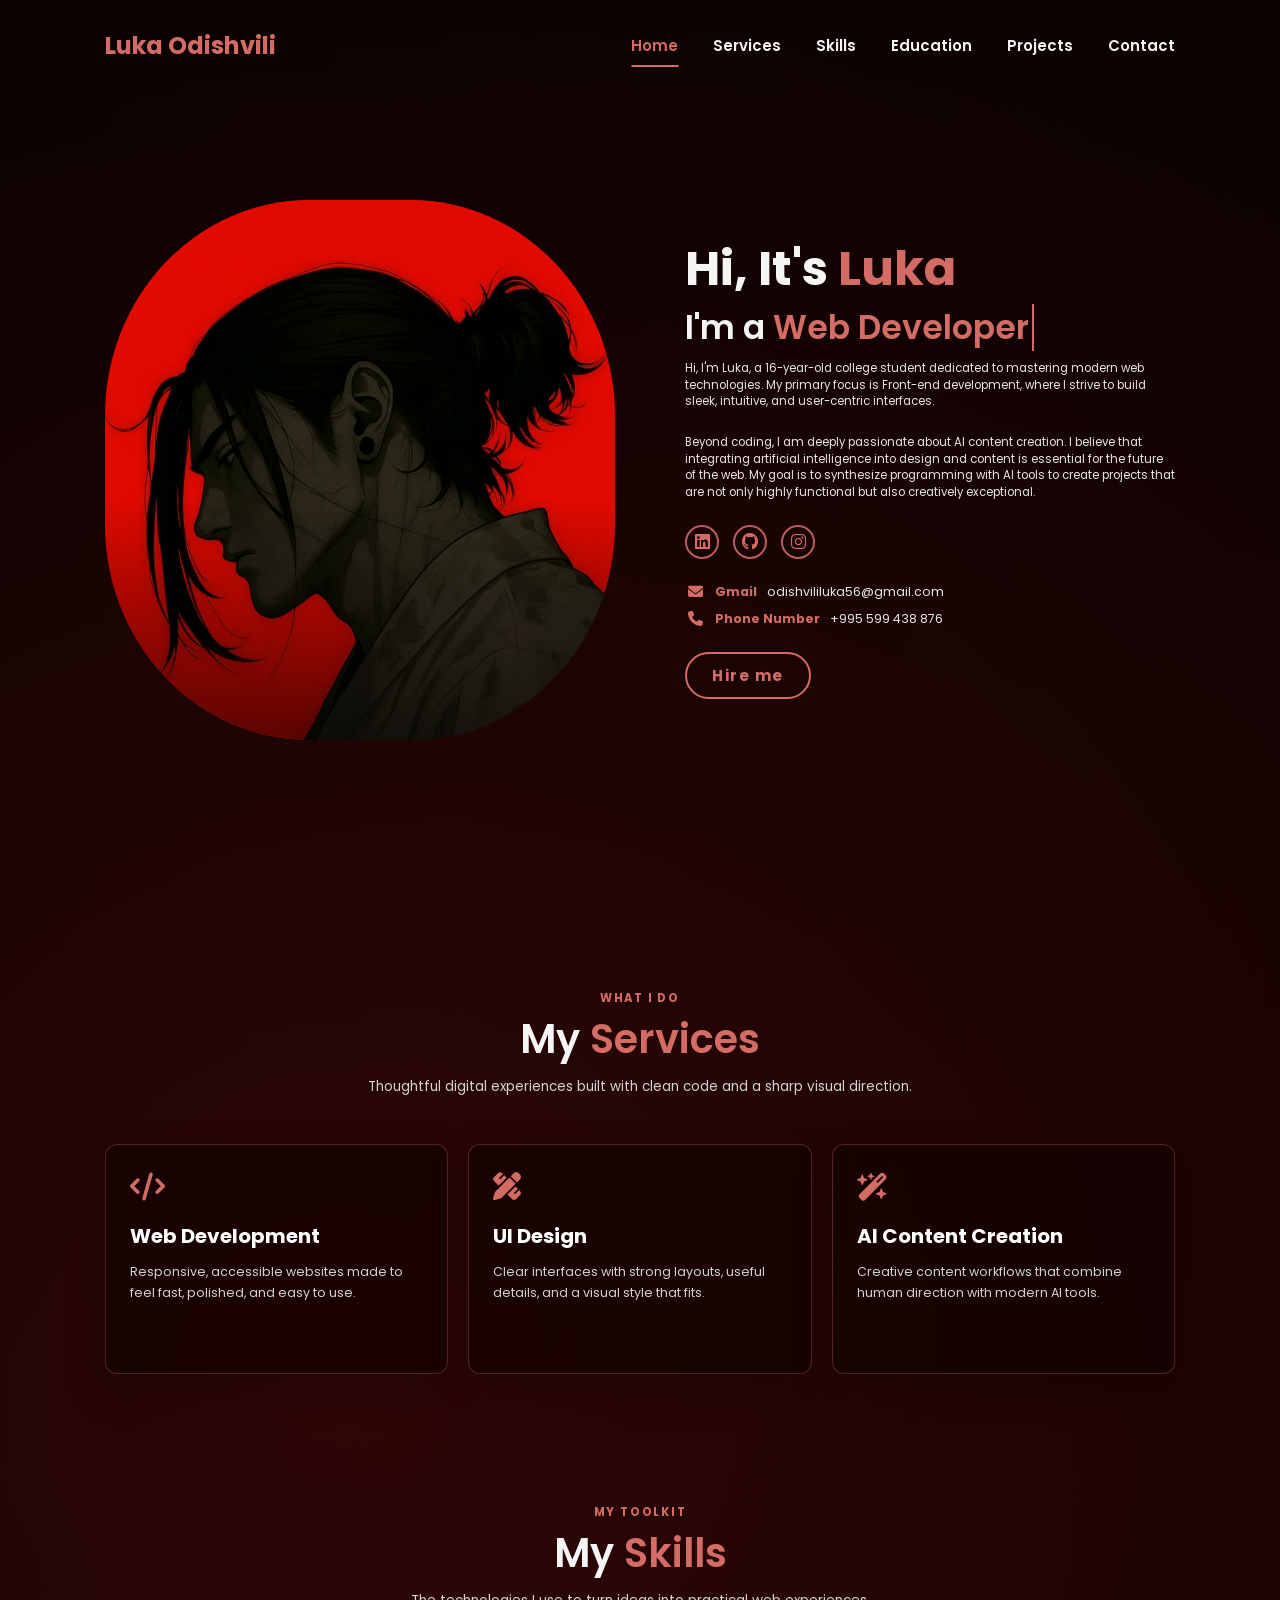
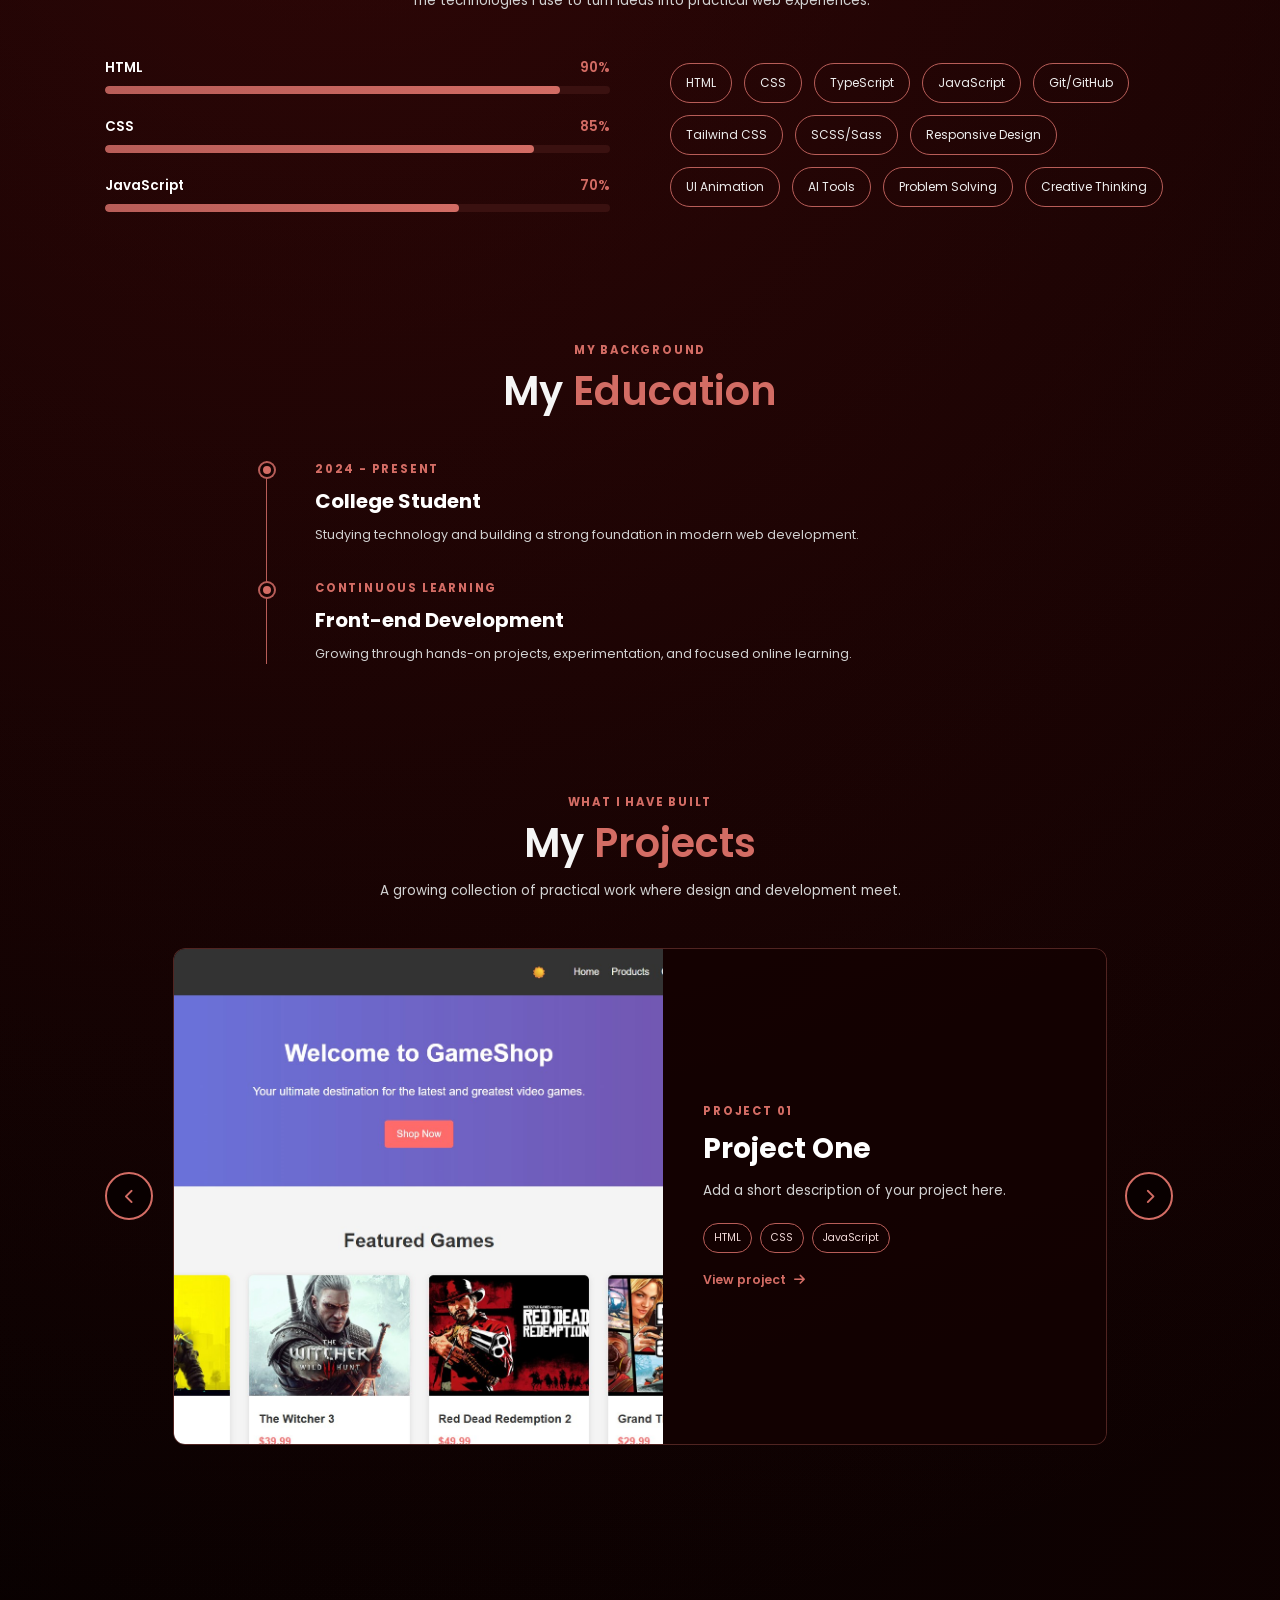
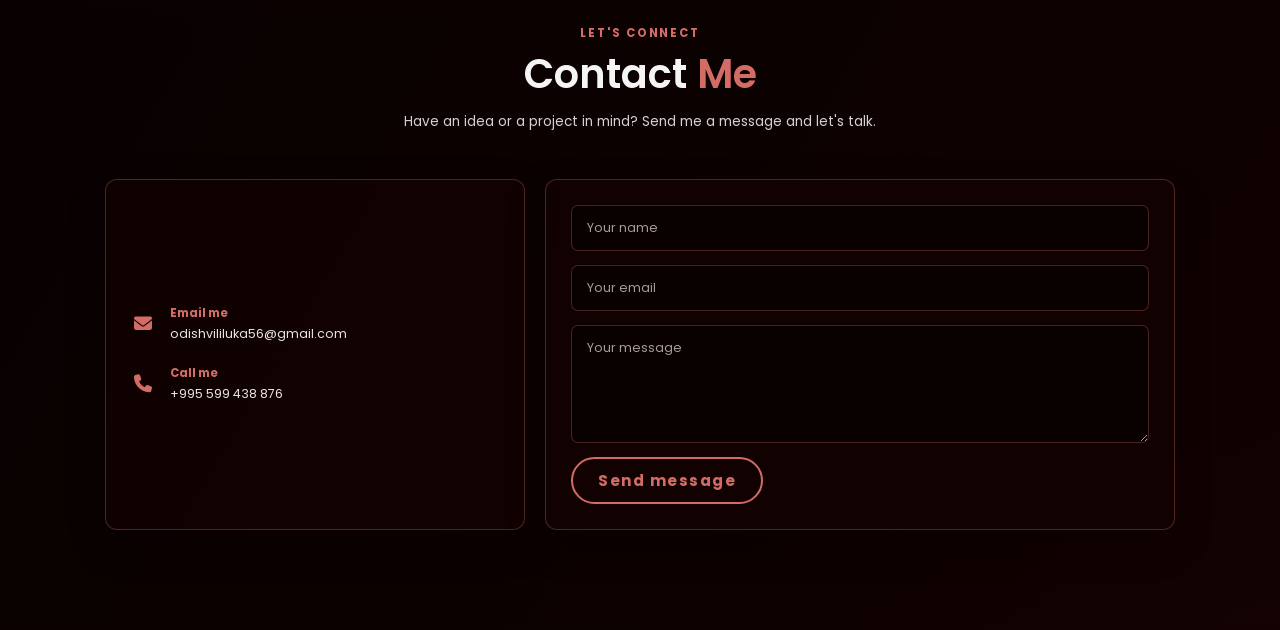
==== index.html @ d1046793 "Portfolio" ====
<!doctype html>
<html lang="en">
  <head>
    <meta charset="UTF-8" />
    <meta name="viewport" content="width=device-width, initial-scale=1.0" />
    <title>Luka | Web Developer</title>
    <link
      rel="stylesheet"
      href="https://cdnjs.cloudflare.com/ajax/libs/font-awesome/6.5.2/css/all.min.css"
    />
    <link rel="stylesheet" href="style.css" />
  </head>
  <body>
    <header class="site-header">
      <a href="#" class="logo">Luka Odishvili</a>

      <nav>
        <a href="#" class="active">Home</a>
        <a href="#services">Services</a>
        <a href="#skills">Skills</a>
        <a href="#education">Education</a>
        <a href="#projects">Projects</a>
        <a href="#contact">Contact</a>
      </nav>
    </header>

    <main>
      <section class="home" aria-label="Introduction">
        <div class="home-img">
          <img src="./assets/imgs/main.jpg" alt="Luka" />
        </div>
        <div class="home-content">
          <h1>Hi, It's <span>Luka</span></h1>
          <h2 class="typing-text">I'm a <span>Web Developer</span></h2>
          <p>
            Hi, I'm Luka, a 16-year-old college student dedicated to mastering
            modern web technologies. My primary focus is Front-end development,
            where I strive to build sleek, intuitive, and user-centric
            interfaces.
          </p>
          <p>
            Beyond coding, I am deeply passionate about AI content creation. I
            believe that integrating artificial intelligence into design and
            content is essential for the future of the web. My goal is to
            synthesize programming with AI tools to create projects that are not
            only highly functional but also creatively exceptional.
          </p>

          <div class="social-icons" aria-label="Social links">
            <a
              target="_blank"
              href="https://www.linkedin.com/in/luka-odishvili-95953236a/"
              aria-label="LinkedIn"
              ><i class="fa-brands fa-linkedin"></i
            ></a>
            <a
              target="_blank"
              href="https://github.com/odishvililuka56-max"
              aria-label="GitHub"
              ><i class="fa-brands fa-github"></i
            ></a>

            <a
              target="_blank"
              href="https://www.instagram.com/_lukka03_/"
              aria-label="Instagram"
              ><i class="fa-brands fa-instagram"></i
            ></a>
          </div>
          <div class="contact-info" aria-label="Contact information">
            <a href="mailto:odishvililuka56@gmail.com">
              <i class="fa-solid fa-envelope" aria-hidden="true"></i>
              <span><strong>Gmail</strong> odishvililuka56@gmail.com</span>
            </a>
            <a href="tel:+995599438876">
              <i class="fa-solid fa-phone" aria-hidden="true"></i>
              <span><strong>Phone Number</strong> +995 599 438 876</span>
            </a>
          </div>
          <a href="#contact" class="hire-button">Hire me</a>
        </div>
      </section>

      <section class="portfolio-section" id="services">
        <div class="section-heading">
          <p class="section-kicker">What I do</p>
          <h2>My <span>Services</span></h2>
          <p>Thoughtful digital experiences built with clean code and a sharp visual direction.</p>
        </div>
        <div class="service-grid">
          <article class="info-card">
            <i class="fa-solid fa-code card-icon" aria-hidden="true"></i>
            <h3>Web Development</h3>
            <p>Responsive, accessible websites made to feel fast, polished, and easy to use.</p>
          </article>
          <article class="info-card">
            <i class="fa-solid fa-pen-ruler card-icon" aria-hidden="true"></i>
            <h3>UI Design</h3>
            <p>Clear interfaces with strong layouts, useful details, and a visual style that fits.</p>
          </article>
          <article class="info-card">
            <i class="fa-solid fa-wand-magic-sparkles card-icon" aria-hidden="true"></i>
            <h3>AI Content Creation</h3>
            <p>Creative content workflows that combine human direction with modern AI tools.</p>
          </article>
        </div>
      </section>

      <section class="portfolio-section" id="skills">
        <div class="section-heading">
          <p class="section-kicker">My toolkit</p>
          <h2>My <span>Skills</span></h2>
          <p>The technologies I use to turn ideas into practical web experiences.</p>
        </div>
        <div class="skills-layout">
          <div class="skill-list">
            <div class="skill-item"><div><span>HTML</span><span>90%</span></div><span class="skill-track"><span style="width: 90%"></span></span></div>
            <div class="skill-item"><div><span>CSS</span><span>85%</span></div><span class="skill-track"><span style="width: 85%"></span></span></div>
            <div class="skill-item"><div><span>JavaScript</span><span>70%</span></div><span class="skill-track"><span style="width: 70%"></span></span></div>
          </div>
          <div class="skill-tags" aria-label="Additional skills">
            <span>HTML</span><span>CSS</span><span>TypeScript</span><span>JavaScript</span><span>Git/GitHub</span><span>Tailwind CSS</span><span>SCSS/Sass</span><span>Responsive Design</span><span>UI Animation</span><span>AI Tools</span><span>Problem Solving</span><span>Creative Thinking</span>
          </div>
        </div>
      </section>

      <section class="portfolio-section" id="education">
        <div class="section-heading">
          <p class="section-kicker">My background</p>
          <h2>My <span>Education</span></h2>
        </div>
        <div class="timeline">
          <article class="timeline-item">
            <span class="timeline-dot"></span>
            <p class="timeline-date">2024 - Present</p>
            <h3>College Student</h3>
            <p>Studying technology and building a strong foundation in modern web development.</p>
          </article>
          <article class="timeline-item">
            <span class="timeline-dot"></span>
            <p class="timeline-date">Continuous Learning</p>
            <h3>Front-end Development</h3>
            <p>Growing through hands-on projects, experimentation, and focused online learning.</p>
          </article>
        </div>
      </section>

      <section class="portfolio-section" id="projects">
        <div class="section-heading">
          <p class="section-kicker">What I have built</p>
          <h2>My <span>Projects</span></h2>
          <p>A growing collection of practical work where design and development meet.</p>
        </div>
        <div class="project-slider" data-slider>
          <button class="slider-arrow slider-arrow-prev" type="button" aria-label="Previous project" data-slider-prev>
            <i class="fa-solid fa-chevron-left" aria-hidden="true"></i>
          </button>
          <div class="project-viewport">
            <div class="project-track" data-slider-track>
              <article class="project-slide" aria-label="Project 1 of 10">
                <div class="project-image"><i class="fa-solid fa-image" aria-hidden="true"></i><span> <img src="./assets/imgs/project1.jpg" alt="Project 1"/> </span></div>
                <div class="project-content"><p class="timeline-date">Project 01</p><h3>Project One</h3><p>Add a short description of your project here.</p><div class="tool-tags"><span>HTML</span><span>CSS</span><span>JavaScript</span></div><a href="#" class="text-link">View project <i class="fa-solid fa-arrow-right" aria-hidden="true"></i></a></div>
              </article>
              <article class="project-slide" aria-label="Project 2 of 10">
                <div class="project-image"><i class="fa-solid fa-image" aria-hidden="true"></i><span> <img src="./assets/imgs/main.jpg" alt="Project 2"/> </span></div>
                <div class="project-content"><p class="timeline-date">Project 02</p><h3>Project Two</h3><p>Add a short description of your project here.</p><div class="tool-tags"><span>HTML</span><span>CSS</span><span>Figma</span></div><a href="#" class="text-link">View project <i class="fa-solid fa-arrow-right" aria-hidden="true"></i></a></div>
              </article>
              <article class="project-slide" aria-label="Project 3 of 10">
                <div class="project-image"> <img src="./assets/imgs/main.jpg" alt="Project 3"/> <i class="fa-solid fa-image" aria-hidden="true"></i><span></span></div>
                <div class="project-content"><p class="timeline-date">Project 03</p><h3>Project Three</h3><p>Add a short description of your project here.</p><div class="tool-tags"><span>React</span><span>CSS</span><span>Git</span></div><a href="#" class="text-link">View project <i class="fa-solid fa-arrow-right" aria-hidden="true"></i></a></div>
              </article>
              <article class="project-slide" aria-label="Project 4 of 10">
                <div class="project-image"><i class="fa-solid fa-image" aria-hidden="true"></i><span> <img src="./assets/imgs/main.jpg" alt="Project 4"/> </span></div>
                <div class="project-content"><p class="timeline-date">Project 04</p><h3>Project Four</h3><p>Add a short description of your project here.</p><div class="tool-tags"><span>JavaScript</span><span>API</span><span>GitHub</span></div><a href="#" class="text-link">View project <i class="fa-solid fa-arrow-right" aria-hidden="true"></i></a></div>
              </article>
              <article class="project-slide" aria-label="Project 5 of 10">
                <div class="project-image"><i class="fa-solid fa-image" aria-hidden="true"></i><span> <img src="./assets/imgs/main.jpg" alt="Project 5"/> </span></div>
                <div class="project-content"><p class="timeline-date">Project 05</p><h3>Project Five</h3><p>Add a short description of your project here.</p><div class="tool-tags"><span>HTML</span><span>SCSS</span><span>Vite</span></div><a href="#" class="text-link">View project <i class="fa-solid fa-arrow-right" aria-hidden="true"></i></a></div>
              </article>
              <article class="project-slide" aria-label="Project 6 of 10">
                <div class="project-image"><i class="fa-solid fa-image" aria-hidden="true"></i><span> <img src="./assets/imgs/main.jpg" alt="Project 6"/> </span></div>
                <div class="project-content"><p class="timeline-date">Project 06</p><h3>Project Six</h3><p>Add a short description of your project here.</p><div class="tool-tags"><span>Python</span><span>AI Tools</span><span>Git</span></div><a href="#" class="text-link">View project <i class="fa-solid fa-arrow-right" aria-hidden="true"></i></a></div>
              </article>
              <article class="project-slide" aria-label="Project 7 of 10">
                <div class="project-image"><i class="fa-solid fa-image" aria-hidden="true"></i><span> <img src="./assets/imgs/main.jpg" alt="Project 7"/> </span></div>
                <div class="project-content"><p class="timeline-date">Project 07</p><h3>Project Seven</h3><p>Add a short description of your project here.</p><div class="tool-tags"><span>UI Design</span><span>Figma</span><span>CSS</span></div><a href="#" class="text-link">View project <i class="fa-solid fa-arrow-right" aria-hidden="true"></i></a></div>
              </article>
              <article class="project-slide" aria-label="Project 8 of 10">
                <div class="project-image"><i class="fa-solid fa-image" aria-hidden="true"></i><span> <img src="./assets/imgs/main.jpg" alt="Project 8"/> </span></div>
                <div class="project-content"><p class="timeline-date">Project 08</p><h3>Project Eight</h3><p>Add a short description of your project here.</p><div class="tool-tags"><span>React</span><span>Node.js</span><span>GitHub</span></div><a href="#" class="text-link">View project <i class="fa-solid fa-arrow-right" aria-hidden="true"></i></a></div>
              </article>
              <article class="project-slide" aria-label="Project 9 of 10">
                <div class="project-image"><i class="fa-solid fa-image" aria-hidden="true"></i><span> <img src="./assets/imgs/main.jpg" alt="Project 9"/> </span></div>
                <div class="project-content"><p class="timeline-date">Project 09</p><h3>Project Nine</h3><p>Add a short description of your project here.</p><div class="tool-tags"><span>JavaScript</span><span>Firebase</span><span>CSS</span></div><a href="#" class="text-link">View project <i class="fa-solid fa-arrow-right" aria-hidden="true"></i></a></div>
              </article>
              <article class="project-slide" aria-label="Project 10 of 10">
                <div class="project-image"><i class="fa-solid fa-image" aria-hidden="true"></i><span> <img src="./assets/imgs/main.jpg" alt="Project 10"/> </span></div>
                <div class="project-content"><p class="timeline-date">Project 10</p><h3>Project Ten</h3><p>Add a short description of your project here.</p><div class="tool-tags"><span>HTML</span><span>JavaScript</span><span>Responsive Design</span></div><a href="#" class="text-link">View project <i class="fa-solid fa-arrow-right" aria-hidden="true"></i></a></div>
              </article>
            </div>
          </div>
          <button class="slider-arrow slider-arrow-next" type="button" aria-label="Next project" data-slider-next>
            <i class="fa-solid fa-chevron-right" aria-hidden="true"></i>
          </button>
          <div class="slider-dots" aria-label="Project slides" data-slider-dots></div>
        </div>
      </section>

      <section class="portfolio-section contact-section" id="contact">
        <div class="section-heading">
          <p class="section-kicker">Let's connect</p>
          <h2>Contact <span>Me</span></h2>
          <p>Have an idea or a project in mind? Send me a message and let's talk.</p>
        </div>
        <div class="contact-layout">
          <div class="contact-panel">
            <a href="mailto:odishvililuka56@gmail.com"><i class="fa-solid fa-envelope" aria-hidden="true"></i><span><strong>Email me</strong>odishvililuka56@gmail.com</span></a>
            <a href="tel:+995599438876"><i class="fa-solid fa-phone" aria-hidden="true"></i><span><strong>Call me</strong>+995 599 438 876</span></a>
          </div>
          <form class="contact-form" action="mailto:odishvililuka56@gmail.com" method="post" enctype="text/plain">
            <input type="text" name="name" placeholder="Your name" aria-label="Your name" required />
            <input type="email" name="email" placeholder="Your email" aria-label="Your email" required />
            <textarea name="message" rows="5" placeholder="Your message" aria-label="Your message" required></textarea>
            <button type="submit" class="hire-button">Send message</button>
          </form>
        </div>
      </section>
    </main>
    <script src="./assets/js/projects-slider.js"></script>
  </body>
</html>
---- style.css ----
@import url('https://fonts.googleapis.com/css2?family=Poppins:wght@400;500;600;700&display=swap');

:root {
    --accent: #b85d58;
    --accent-bright: #d36c64;
}

* {
    box-sizing: border-box;
    margin: 0;
    padding: 0;
    text-decoration: none;
    border: none;
    outline: none;
    font-family: 'Poppins', sans-serif;
}

html {
    font-size: 62.5%;
    scroll-behavior: smooth;
}

body {
    min-height: 100vh;
    background:
        radial-gradient(circle at 15% 20%, rgba(125, 18, 18, .34), transparent 32%),
        radial-gradient(circle at 85% 80%, rgba(70, 7, 7, .42), transparent 36%),
        linear-gradient(120deg, #000 0%, #120202 50%, #000 100%);
    background-size: 180% 180%, 180% 180%, 220% 220%;
    animation: background-drift 20s linear infinite;
    color: #f5f5f5;
}

.site-header {
    height: 9rem;
    max-width: 1100px;
    margin: 0 auto;
    padding: 0 1.5rem;
    display: flex;
    align-items: center;
    justify-content: space-between;
}

.logo {
    color: var(--accent-bright);
    font-size: 2.4rem;
    font-weight: 700;
    transition: .2s ease;
}

.logo:hover {
    color: #fff;
}

nav {
    display: flex;
    align-items: center;
    gap: 3.5rem;
}

nav a {
    position: relative;
    color: #f5f5f5;
    font-size: 1.5rem;
    font-weight: 600;
    transition: color .2s ease;
}

nav a:hover,
nav a.active {
    color: var(--accent-bright);
}

nav a::after {
    content: '';
    position: absolute;
    height: 2px;
    width: 0;
    background: var(--accent-bright);
    left: 50%;
    bottom: -1rem;
    transform: translateX(-50%);
    transition: width .2s ease;
}

nav a:hover::after,
nav a.active::after {
    width: 100%;
}

.home {
    max-width: 1100px;
    min-height: calc(100vh - 9rem);
    margin: 0 auto;
    padding: 2rem 1.5rem 7rem;
    display: flex;
    align-items: center;
    justify-content: center;
    gap: 7rem;
}

.home-img {
    width: 510px;
    height: 540px;
    flex: 0 0 auto;
    overflow: hidden;
    border-radius: 40%;
    position: relative;
    background: #29100e;
}

.home-img::after {
    content: '';
    position: absolute;
    inset: 0;
    background: linear-gradient(to bottom, transparent 55%, rgba(0, 0, 0, .6));
    pointer-events: none;
}

.home-img img {
    width: 100%;
    height: 100%;
    object-fit: cover;
    object-position: 48% center;
    filter: saturate(1.25) contrast(1.05);
}

.home-content {
    max-width: 570px;
}

h1 {
    font-size: 4.8rem;
    line-height: 1.15;
    font-weight: 700;
    margin-bottom: 1rem;
}

h1 span,
h2 span {
    color: var(--accent-bright);
}

h2 {
    font-size: 3.3rem;
    line-height: 1.25;
    font-weight: 600;
    margin-bottom: 1.2rem;
}

.typing-text span {
    border-right: 2px solid var(--accent-bright);
    padding-right: .25rem;
    animation: blink .7s step-end infinite;
}

.home-content p {
    color: #e5e5e5;
    font-size: 1.15rem;
    line-height: 1.45;
    margin-bottom: 2.4rem;
}

.social-icons {
    display: flex;
    gap: 1.4rem;
    margin-bottom: 2.4rem;
}

.social-icons a {
    width: 3.4rem;
    height: 3.4rem;
    border: 2px solid var(--accent);
    border-radius: 50%;
    color: var(--accent-bright);
    display: inline-flex;
    align-items: center;
    justify-content: center;
    font-size: 1.7rem;
    transition: .2s ease;
}

.social-icons a:hover {
    color: #000;
    background: var(--accent-bright);
    transform: scale(1.1);
}

.contact-info {
    display: grid;
    gap: .9rem;
    margin-bottom: 2.4rem;
}

.contact-info a {
    display: flex;
    align-items: center;
    gap: 1rem;
    color: #e5e5e5;
    font-size: 1.25rem;
    transition: color .2s ease, transform .2s ease;
}

.contact-info i {
    width: 2rem;
    color: var(--accent-bright);
    font-size: 1.5rem;
    text-align: center;
}

.contact-info strong {
    color: var(--accent-bright);
    margin-right: .7rem;
}

.contact-info a:hover {
    color: #fff;
    transform: translateX(.4rem);
}

.hire-button {
    display: inline-block;
    color: var(--accent-bright);
    border: 2px solid var(--accent-bright);
    border-radius: 2.5rem;
    padding: 1rem 2.5rem;
    font-size: 1.5rem;
    font-weight: 700;
    letter-spacing: .15rem;
    transition: .2s ease;
}

.hire-button:hover {
    color: #000;
    background: var(--accent-bright);
    box-shadow: 0 0 18px rgba(211, 108, 100, .45);
}

.portfolio-section {
    max-width: 1100px;
    margin: 0 auto;
    padding: 9rem 1.5rem 4rem;
    scroll-margin-top: 2rem;
}

.section-heading {
    max-width: 650px;
    margin: 0 auto 4.5rem;
    text-align: center;
}

.section-kicker,
.timeline-date {
    color: var(--accent-bright);
    font-size: 1.15rem;
    font-weight: 700;
    letter-spacing: .18rem;
    text-transform: uppercase;
}

.section-heading h2 {
    margin: .7rem 0 1.2rem;
    font-size: 4rem;
}

.section-heading > p:last-child {
    color: #d3d3d3;
    font-size: 1.35rem;
    line-height: 1.7;
}

.service-grid,
.experience-grid {
    display: grid;
    grid-template-columns: repeat(3, 1fr);
    gap: 2rem;
}

.info-card,
.project-card,
.contact-panel,
.contact-form {
    border: 1px solid rgba(211, 108, 100, .32);
    background: rgba(20, 2, 2, .72);
    box-shadow: 0 1.5rem 4rem rgba(0, 0, 0, .2);
}

.info-card {
    min-height: 230px;
    padding: 2.8rem 2.4rem;
    border-radius: 1.2rem;
    transition: border-color .25s ease, transform .25s ease, background .25s ease;
}

.info-card:hover,
.project-card:hover {
    border-color: var(--accent-bright);
    background: rgba(45, 5, 5, .8);
    transform: translateY(-.5rem);
}

.card-icon {
    margin-bottom: 2rem;
    color: var(--accent-bright);
    font-size: 2.8rem;
}

.info-card h3,
.timeline-item h3,
.project-content h3 {
    margin-bottom: 1rem;
    color: #fff;
    font-size: 2rem;
}

.info-card p,
.timeline-item p:not(.timeline-date),
.project-content p:not(.timeline-date) {
    color: #d3d3d3;
    font-size: 1.25rem;
    line-height: 1.7;
}

.skills-layout {
    display: grid;
    grid-template-columns: 1fr 1fr;
    align-items: center;
    gap: 6rem;
}

.skill-list {
    display: grid;
    gap: 2.3rem;
}

.skill-item > div {
    display: flex;
    justify-content: space-between;
    margin-bottom: .8rem;
    color: #fff;
    font-size: 1.35rem;
    font-weight: 600;
}

.skill-item > div span:last-child {
    color: var(--accent-bright);
}

.skill-track {
    display: block;
    height: .8rem;
    overflow: hidden;
    border-radius: 1rem;
    background: #3a1110;
}

.skill-track > span {
    display: block;
    height: 100%;
    border-radius: inherit;
    background: linear-gradient(90deg, var(--accent), var(--accent-bright));
}

.skill-tags {
    display: flex;
    flex-wrap: wrap;
    gap: 1.2rem;
}

.skill-tags span {
    padding: 1rem 1.5rem;
    border: 1px solid var(--accent);
    border-radius: 2rem;
    color: #eee;
    font-size: 1.2rem;
    cursor: default;
    transition: color .25s ease, background .25s ease, border-color .25s ease, transform .25s ease, box-shadow .25s ease;
}

.skill-tags span:hover {
    border-color: var(--accent-bright);
    color: #fff;
    background: rgba(211, 108, 100, .16);
    box-shadow: 0 0 1.6rem rgba(211, 108, 100, .25);
    transform: translateY(-.5rem) scale(1.04);
}

.timeline {
    position: relative;
    max-width: 760px;
    margin: 0 auto;
    padding-left: 3.5rem;
}

.timeline::before {
    content: '';
    position: absolute;
    top: 0;
    bottom: 0;
    left: .6rem;
    width: 1px;
    background: var(--accent);
}

.timeline-item {
    position: relative;
    padding: 0 0 3.5rem 2rem;
}

.timeline-item:last-child {
    padding-bottom: 0;
}

.timeline-dot {
    position: absolute;
    top: .25rem;
    left: -3.5rem;
    width: 1.4rem;
    height: 1.4rem;
    border: 3px solid #170303;
    border-radius: 50%;
    background: var(--accent-bright);
    box-shadow: 0 0 0 .2rem var(--accent);
}

.timeline-item h3 {
    margin: .8rem 0;
}

.experience-grid {
    grid-template-columns: repeat(2, 1fr);
}

.project-card {
    overflow: hidden;
    border-radius: 1.2rem;
    transition: border-color .25s ease, transform .25s ease, background .25s ease;
}

.project-placeholder {
    display: flex;
    min-height: 190px;
    flex-direction: column;
    align-items: center;
    justify-content: center;
    gap: 1rem;
    color: var(--accent-bright);
    background: linear-gradient(135deg, rgba(80, 10, 10, .7), rgba(8, 0, 0, .9));
    font-size: 1.2rem;
}

.project-placeholder i {
    font-size: 3rem;
}

.project-content {
    padding: 2.2rem;
}

.project-content h3 {
    margin-top: .8rem;
}

.text-link {
    display: inline-flex;
    align-items: center;
    gap: .8rem;
    margin-top: 1.8rem;
    color: var(--accent-bright);
    font-size: 1.25rem;
    font-weight: 600;
}

.text-link:hover {
    color: #fff;
}

.project-slider {
    position: relative;
    display: grid;
    grid-template-columns: 5rem minmax(0, 1fr) 5rem;
    align-items: center;
    gap: 1.8rem;
    padding-bottom: 5rem;
}

.project-viewport {
    width: 100%;
    overflow: hidden;
    border-radius: 1.2rem;
}

.project-track {
    display: flex;
    transition: transform .45s ease;
}

.project-slide {
    min-width: 100%;
    display: grid;
    grid-template-columns: minmax(0, 1.05fr) minmax(0, .95fr);
    overflow: hidden;
    border: 1px solid rgba(211, 108, 100, .32);
    border-radius: 1.2rem;
    background: rgba(20, 2, 2, .78);
}

.project-image {
    display: flex;
    min-height: 460px;
    flex-direction: column;
    align-items: center;
    justify-content: center;
    color: var(--accent-bright);
    background: linear-gradient(135deg, rgba(80, 10, 10, .75), rgba(8, 0, 0, .95));
    font-size: 1.2rem;
}

.project-image i {
    display: none;
}

.project-image > span {
    display: block;
    width: 100%;
    min-height: 0;
    flex: 1;
}

.project-image img {
    width: 100%;
    height: 100%;
    min-height: 0;
    object-fit: cover;
}

.project-slide .project-content {
    display: flex;
    min-height: 460px;
    flex-direction: column;
    align-items: flex-start;
    justify-content: center;
    padding: 4rem;
}

.project-slide .project-content h3 {
    font-size: 2.8rem;
}

.project-slide .project-content p:not(.timeline-date) {
    font-size: 1.35rem;
}

.tool-tags {
    display: flex;
    flex-wrap: wrap;
    gap: .8rem;
    margin-top: 2rem;
}

.tool-tags span {
    padding: .6rem 1rem;
    border: 1px solid var(--accent);
    border-radius: 1.5rem;
    color: #f0d8d7;
    font-size: 1.05rem;
}

.slider-arrow {
    z-index: 1;
    display: inline-flex;
    width: 4.8rem;
    height: 4.8rem;
    align-items: center;
    justify-content: center;
    border: 2px solid var(--accent-bright);
    border-radius: 50%;
    cursor: pointer;
    color: var(--accent-bright);
    background: #090000;
    font-size: 1.5rem;
    transition: color .2s ease, background .2s ease, transform .2s ease;
}

.slider-arrow:hover {
    color: #000;
    background: var(--accent-bright);
    transform: scale(1.08);
}

.slider-arrow:focus-visible,
.slider-dot:focus-visible {
    outline: 2px solid #fff;
    outline-offset: 3px;
}

.slider-dots {
    position: absolute;
    bottom: 1rem;
    left: 50%;
    display: flex;
    gap: .8rem;
    transform: translateX(-50%);
}

.slider-dot {
    width: .9rem;
    height: .9rem;
    padding: 0;
    border: 1px solid var(--accent-bright);
    border-radius: 50%;
    cursor: pointer;
    background: transparent;
    transition: background .2s ease, transform .2s ease;
}

.slider-dot.active {
    background: var(--accent-bright);
    transform: scale(1.25);
}

.contact-section {
    padding-bottom: 10rem;
}

.contact-layout {
    display: grid;
    grid-template-columns: .8fr 1.2fr;
    gap: 2rem;
}

.contact-panel,
.contact-form {
    border-radius: 1.2rem;
    padding: 2.5rem;
}

.contact-panel {
    display: grid;
    align-content: center;
    gap: 2.2rem;
}

.contact-panel a {
    display: flex;
    align-items: center;
    gap: 1.5rem;
    color: #e5e5e5;
    font-size: 1.25rem;
}

.contact-panel a:hover {
    color: #fff;
}

.contact-panel i {
    width: 2.4rem;
    color: var(--accent-bright);
    font-size: 1.8rem;
    text-align: center;
}

.contact-panel strong {
    display: block;
    margin-bottom: .3rem;
    color: var(--accent-bright);
    font-size: 1.15rem;
}

.contact-form {
    display: grid;
    gap: 1.4rem;
}

.contact-form input,
.contact-form textarea {
    width: 100%;
    padding: 1.3rem 1.5rem;
    border: 1px solid rgba(211, 108, 100, .3);
    border-radius: .7rem;
    resize: vertical;
    color: #fff;
    background: rgba(0, 0, 0, .45);
    font-size: 1.25rem;
}

.contact-form input:focus,
.contact-form textarea:focus {
    border-color: var(--accent-bright);
}

.contact-form input::placeholder,
.contact-form textarea::placeholder {
    color: #a99b9b;
}

.contact-form .hire-button {
    width: fit-content;
    cursor: pointer;
    background: transparent;
}

@keyframes blink {
    50% { border-color: transparent; }
}

@keyframes background-drift {
    0% {
        background-position: 0% 0%, 100% 100%, 0% 50%;
    }
    25% {
        background-position: 45% 25%, 55% 75%, 25% 50%;
    }
    50% {
        background-position: 100% 60%, 0% 40%, 50% 50%;
    }
    75% {
        background-position: 55% 100%, 45% 0%, 75% 50%;
    }
    100% {
        background-position: 0% 0%, 100% 100%, 100% 50%;
    }
}

@media (max-width: 850px) {
    .site-header {
        height: auto;
        padding-top: 2.5rem;
        flex-direction: column;
        gap: 2.5rem;
    }

    nav {
        gap: 1.7rem;
        flex-wrap: wrap;
        justify-content: center;
    }

    .home {
        padding-top: 6rem;
        flex-direction: column;
        text-align: center;
        gap: 4rem;
    }

    .home-img {
        width: min(78vw, 370px);
        height: min(100vw, 480px);
    }

    .social-icons {
        justify-content: center;
    }

    .service-grid,
    .experience-grid,
    .skills-layout,
    .contact-layout {
        grid-template-columns: 1fr;
    }

    .skills-layout {
        gap: 3.5rem;
    }

    .contact-panel {
        gap: 1.5rem;
    }

    .project-slider {
        grid-template-columns: 4rem minmax(0, 1fr) 4rem;
        gap: .8rem;
    }

    .project-slide {
        grid-template-columns: 1fr;
    }

    .project-image,
    .project-image img,
    .project-slide .project-content {
        min-height: 250px;
    }

    .project-image > span {
        min-height: 250px;
    }

    .project-slide .project-content {
        padding: 2.8rem;
    }
}

@media (max-width: 480px) {
    html { font-size: 55%; }
    h1 { font-size: 4rem; }
    h2 { font-size: 2.8rem; }
    .home-img { width: 280px; height: 380px; }

    .portfolio-section {
        padding-top: 7rem;
    }

    .section-heading h2 {
        font-size: 3.2rem;
    }

    .contact-info a {
        align-items: flex-start;
    }

    .contact-info span {
        overflow-wrap: anywhere;
    }

    .project-slider {
        grid-template-columns: 3.5rem minmax(0, 1fr) 3.5rem;
        gap: .5rem;
    }

    .slider-arrow {
        width: 3.5rem;
        height: 3.5rem;
        font-size: 1.2rem;
    }

    .project-image,
    .project-image img,
    .project-slide .project-content {
        min-height: 210px;
    }

    .project-image > span {
        min-height: 210px;
    }

    .project-slide .project-content {
        padding: 2.2rem;
    }

    .project-slide .project-content h3 {
        font-size: 2.4rem;
    }
}
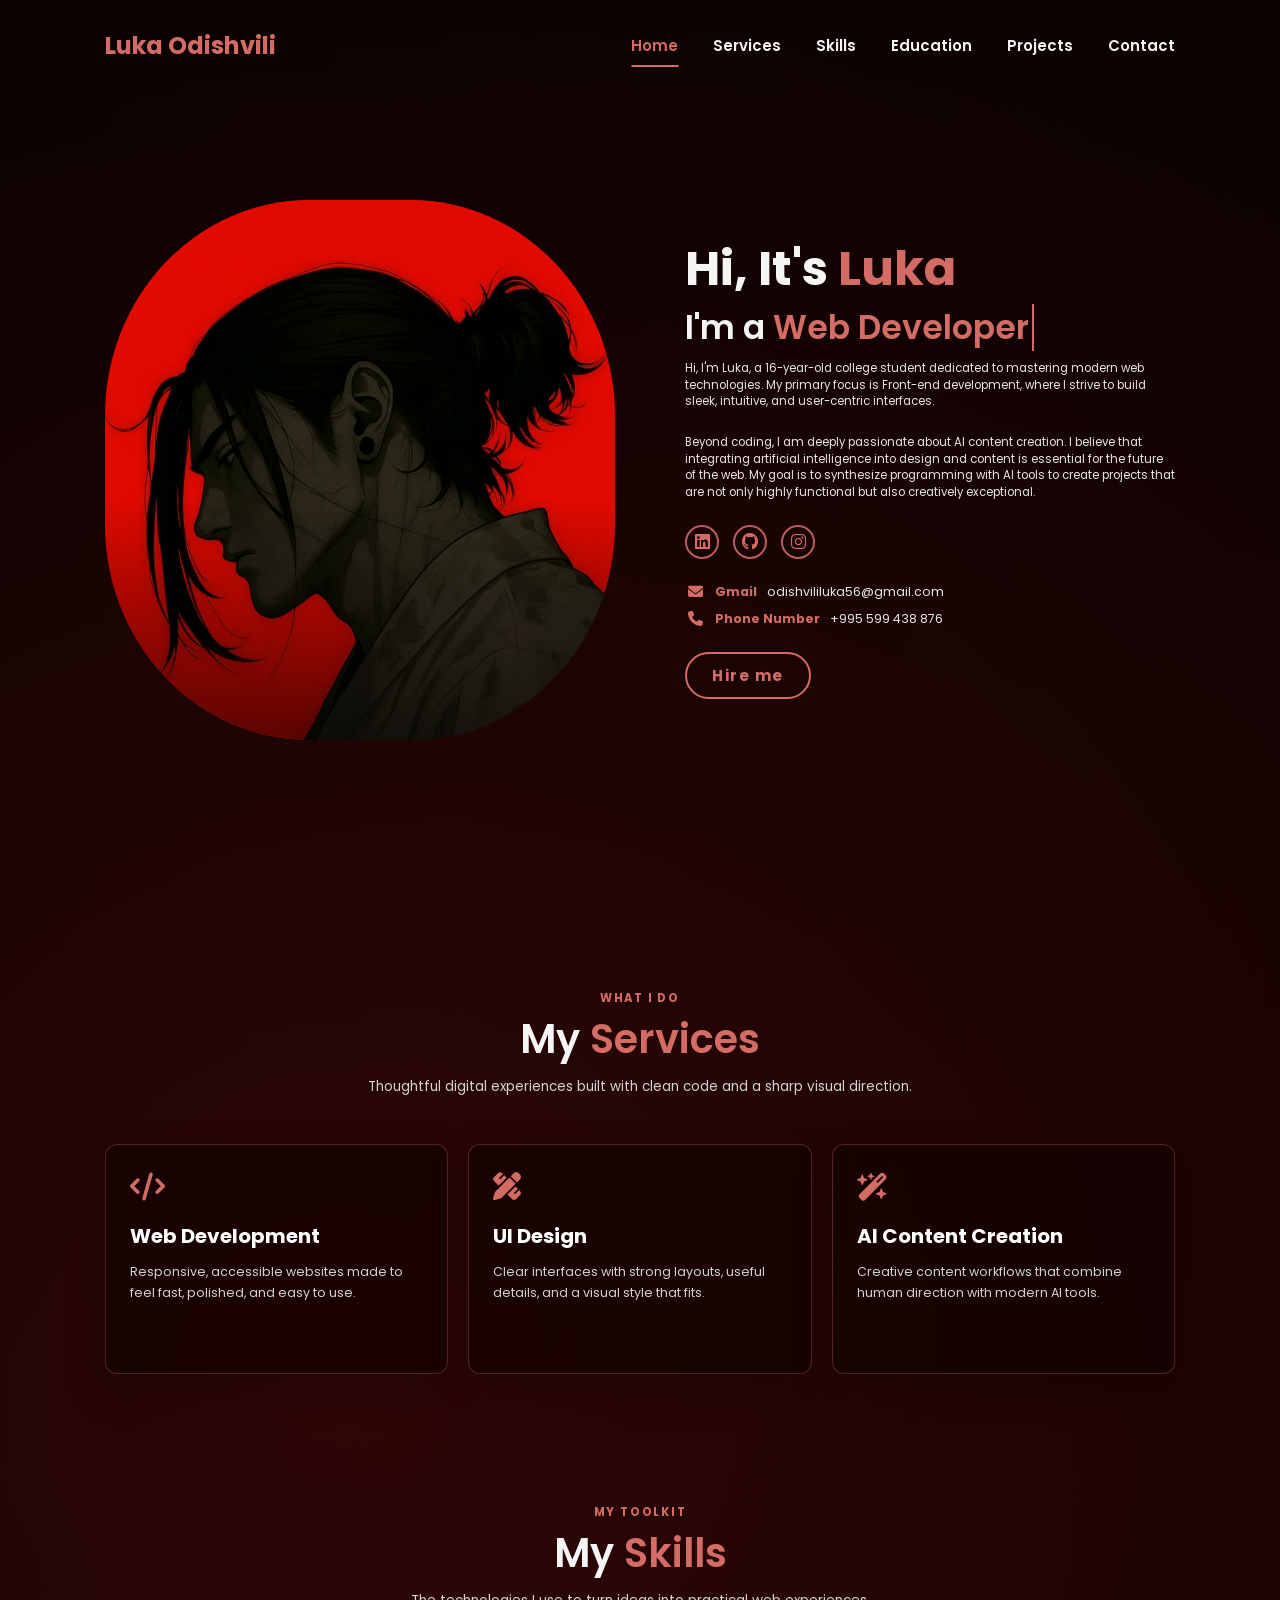
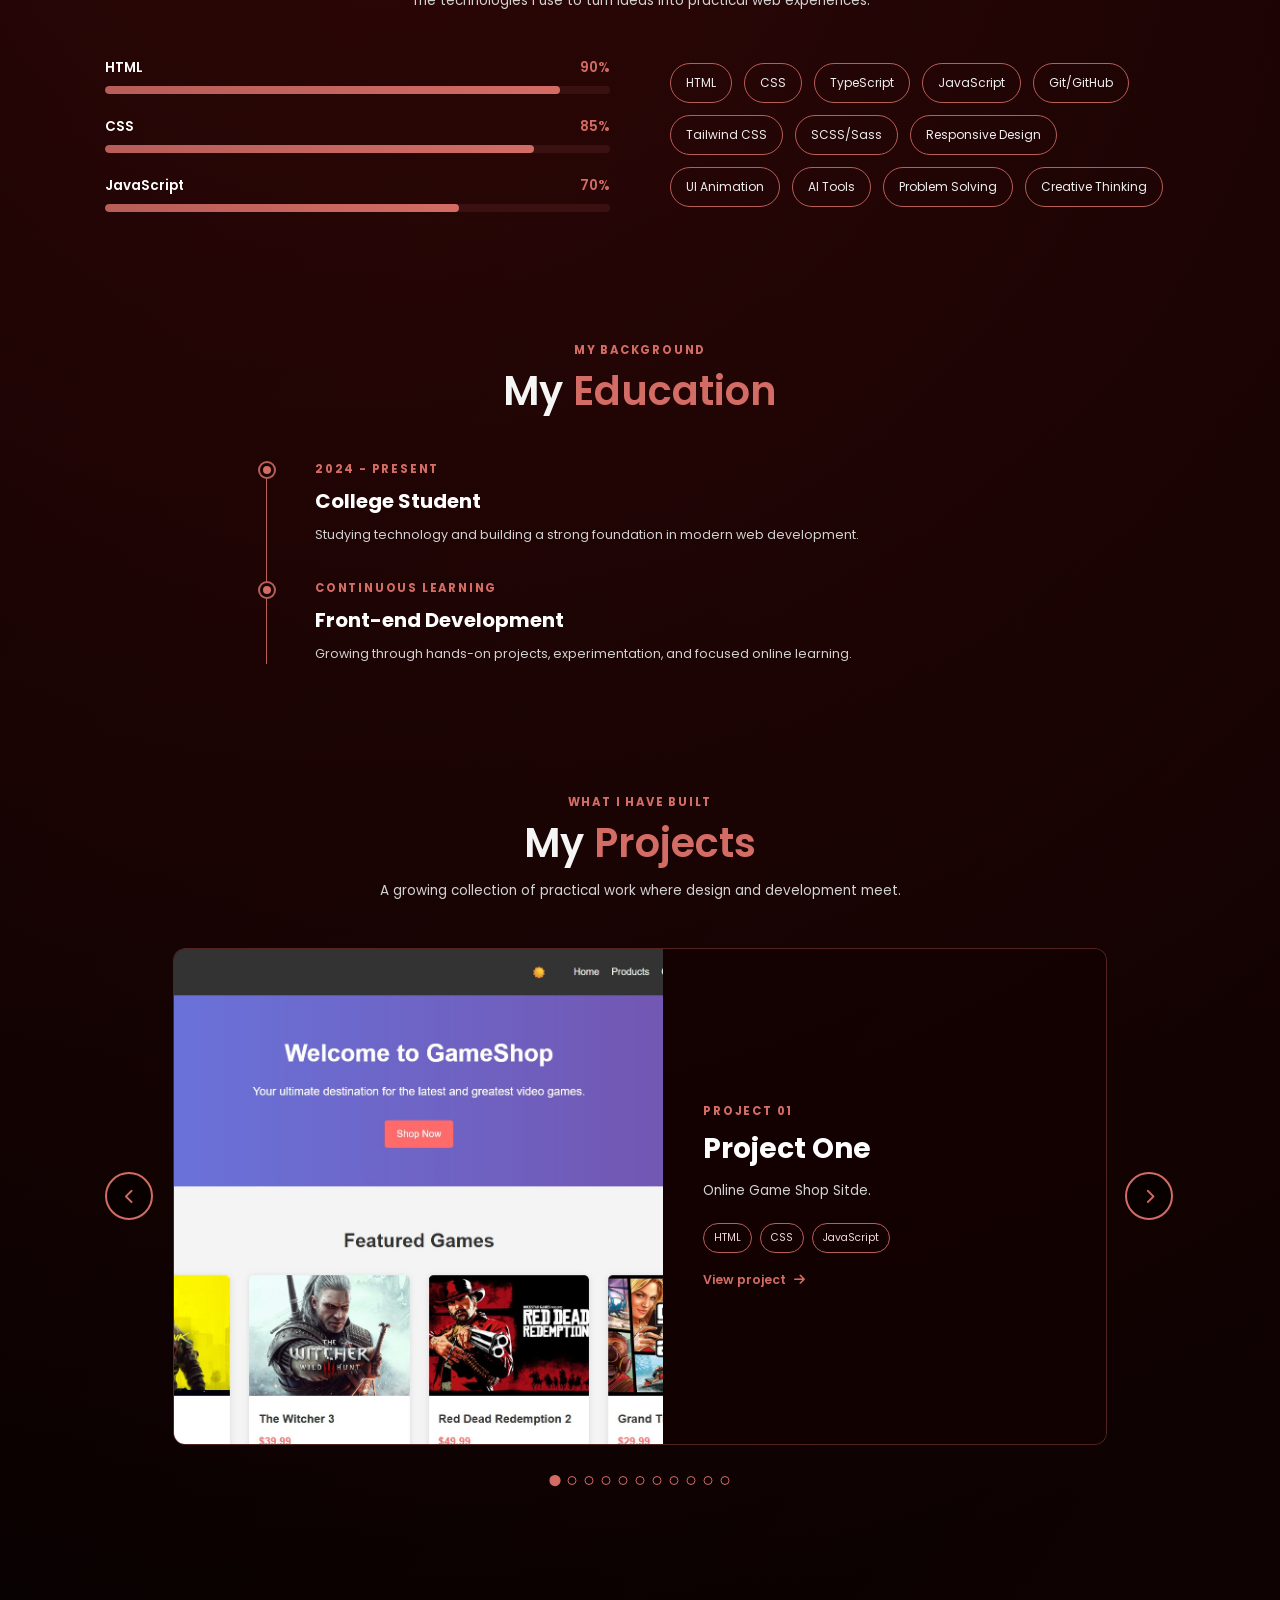
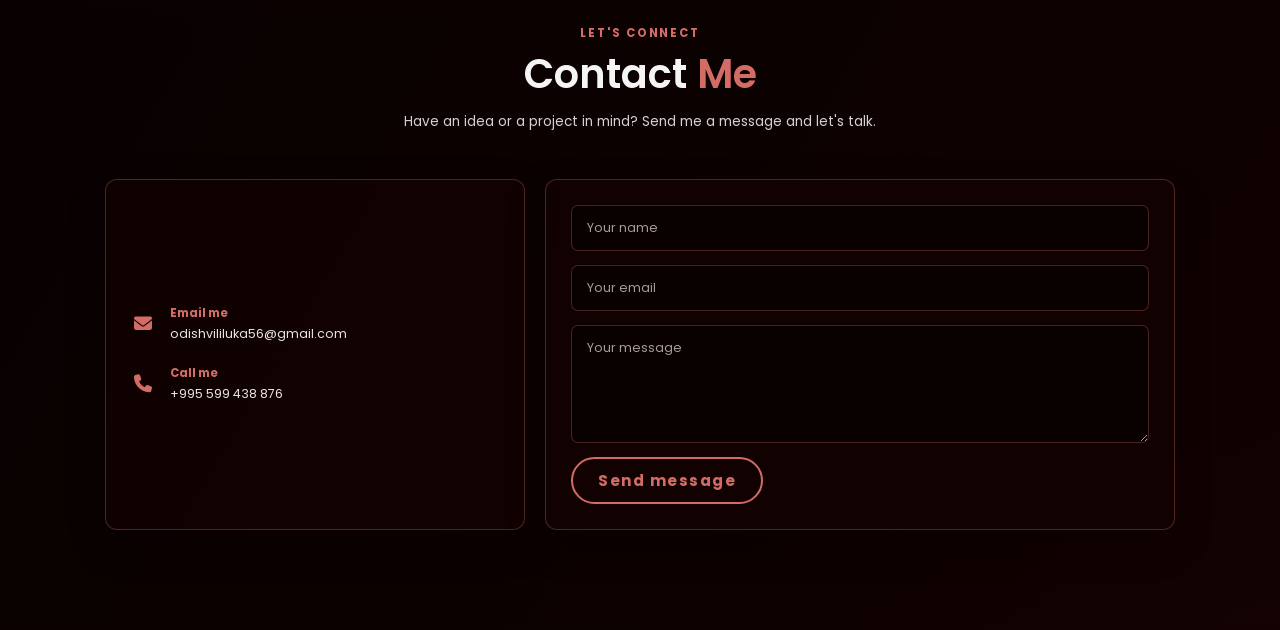
==== commit b7738cf6: "UpdatedPortfolio" ====
--- a/index.html
+++ b/index.html
@@ -8,7 +8,7 @@
       rel="stylesheet"
       href="https://cdnjs.cloudflare.com/ajax/libs/font-awesome/6.5.2/css/all.min.css"
     />
-    <link rel="stylesheet" href="style.css" />
+    <link rel="stylesheet" href="./assets/css/style.css" />
   </head>
   <body>
     <header class="site-header">
@@ -62,7 +62,7 @@
 
             <a
               target="_blank"
-              href="https://www.instagram.com/_lukka03_/"
+              href="https://www.instagram.com/_lukka09_/"
               aria-label="Instagram"
               ><i class="fa-brands fa-instagram"></i
             ></a>
@@ -159,15 +159,15 @@
             <div class="project-track" data-slider-track>
               <article class="project-slide" aria-label="Project 1 of 10">
                 <div class="project-image"><i class="fa-solid fa-image" aria-hidden="true"></i><span> <img src="./assets/imgs/project1.jpg" alt="Project 1"/> </span></div>
-                <div class="project-content"><p class="timeline-date">Project 01</p><h3>Project One</h3><p>Add a short description of your project here.</p><div class="tool-tags"><span>HTML</span><span>CSS</span><span>JavaScript</span></div><a href="#" class="text-link">View project <i class="fa-solid fa-arrow-right" aria-hidden="true"></i></a></div>
+                <div class="project-content"><p class="timeline-date">Project 01</p><h3>Project One</h3><p>Online Game Shop Sitde.</p><div class="tool-tags"><span>HTML</span><span>CSS</span><span>JavaScript</span></div><a href="./Game-Site/Game Site/index.html" target="_blank" class="text-link">View project <i class="fa-solid fa-arrow-right" aria-hidden="true"></i></a></div>
               </article>
               <article class="project-slide" aria-label="Project 2 of 10">
-                <div class="project-image"><i class="fa-solid fa-image" aria-hidden="true"></i><span> <img src="./assets/imgs/main.jpg" alt="Project 2"/> </span></div>
-                <div class="project-content"><p class="timeline-date">Project 02</p><h3>Project Two</h3><p>Add a short description of your project here.</p><div class="tool-tags"><span>HTML</span><span>CSS</span><span>Figma</span></div><a href="#" class="text-link">View project <i class="fa-solid fa-arrow-right" aria-hidden="true"></i></a></div>
+                <div class="project-image"><i class="fa-solid fa-image" aria-hidden="true"></i><span> <img src="./assets/imgs/project2.png" alt="Project 2"/> </span></div>
+                <div class="project-content"><p class="timeline-date">Project 02</p><h3>Project Two</h3><p> My Old Portfolio.</p><div class="tool-tags"><span>HTML</span><span>CSS</span><span>Figma</span></div><a href="./testportfolio/index.html" target="_blank" class="text-link">View project <i class="fa-solid fa-arrow-right" aria-hidden="true"></i></a></div>
               </article>
               <article class="project-slide" aria-label="Project 3 of 10">
-                <div class="project-image"> <img src="./assets/imgs/main.jpg" alt="Project 3"/> <i class="fa-solid fa-image" aria-hidden="true"></i><span></span></div>
-                <div class="project-content"><p class="timeline-date">Project 03</p><h3>Project Three</h3><p>Add a short description of your project here.</p><div class="tool-tags"><span>React</span><span>CSS</span><span>Git</span></div><a href="#" class="text-link">View project <i class="fa-solid fa-arrow-right" aria-hidden="true"></i></a></div>
+                <div class="project-image"> <img src="./assets/imgs/project3.png" alt="Project 3"/> <i class="fa-solid fa-image" aria-hidden="true"></i><span></span></div>
+                <div class="project-content"><p class="timeline-date">Project 03</p><h3>Project Three</h3><p> Flower Shop Mini Project</p><div class="tool-tags"><span>React</span><span>CSS</span><span>Git</span></div><a href="https://effulgent-gnome-be3b90.netlify.app/" class="text-link">View project <i class="fa-solid fa-arrow-right" aria-hidden="true"></i></a></div>
               </article>
               <article class="project-slide" aria-label="Project 4 of 10">
                 <div class="project-image"><i class="fa-solid fa-image" aria-hidden="true"></i><span> <img src="./assets/imgs/main.jpg" alt="Project 4"/> </span></div>
@@ -196,6 +196,10 @@
               <article class="project-slide" aria-label="Project 10 of 10">
                 <div class="project-image"><i class="fa-solid fa-image" aria-hidden="true"></i><span> <img src="./assets/imgs/main.jpg" alt="Project 10"/> </span></div>
                 <div class="project-content"><p class="timeline-date">Project 10</p><h3>Project Ten</h3><p>Add a short description of your project here.</p><div class="tool-tags"><span>HTML</span><span>JavaScript</span><span>Responsive Design</span></div><a href="#" class="text-link">View project <i class="fa-solid fa-arrow-right" aria-hidden="true"></i></a></div>
+              </article>
+              <article class="project-slide" aria-label="Project 11 of 11">
+                <div class="project-image"><span><img src="./assets/imgs/main.jpg" alt="Game-Site homepage" /></span></div>
+                <div class="project-content"><p class="timeline-date">Project 11</p><h3>Game-Site</h3><p>An online gaming store with featured games, products, cart, and account pages.</p><div class="tool-tags"><span>HTML</span><span>CSS</span><span>JavaScript</span></div><a href="./Game-Site/Game%20Site/index.html" class="text-link">View project <i class="fa-solid fa-arrow-right" aria-hidden="true"></i></a></div>
               </article>
             </div>
           </div>
@@ -226,6 +230,6 @@
         </div>
       </section>
     </main>
-    <script src="./assets/js/projects-slider.js"></script>
+    <script src="./assets/js/main.js"></script>
   </body>
 </html>
--- a/assets/css/style.css
+++ b/assets/css/style.css
@@ -0,0 +1,844 @@
+@import url('https://fonts.googleapis.com/css2?family=Poppins:wght@400;500;600;700&display=swap');
+
+:root {
+    --accent: #b85d58;
+    --accent-bright: #d36c64;
+}
+
+* {
+    box-sizing: border-box;
+    margin: 0;
+    padding: 0;
+    text-decoration: none;
+    border: none;
+    outline: none;
+    font-family: 'Poppins', sans-serif;
+}
+
+html {
+    font-size: 62.5%;
+    scroll-behavior: smooth;
+}
+
+body {
+    min-height: 100vh;
+    background:
+        radial-gradient(circle at 15% 20%, rgba(125, 18, 18, .34), transparent 32%),
+        radial-gradient(circle at 85% 80%, rgba(70, 7, 7, .42), transparent 36%),
+        linear-gradient(120deg, #000 0%, #120202 50%, #000 100%);
+    background-size: 180% 180%, 180% 180%, 220% 220%;
+    animation: background-drift 20s linear infinite;
+    color: #f5f5f5;
+}
+
+.site-header {
+    height: 9rem;
+    max-width: 1100px;
+    margin: 0 auto;
+    padding: 0 1.5rem;
+    display: flex;
+    align-items: center;
+    justify-content: space-between;
+}
+
+.logo {
+    color: var(--accent-bright);
+    font-size: 2.4rem;
+    font-weight: 700;
+    transition: .2s ease;
+}
+
+.logo:hover {
+    color: #fff;
+}
+
+nav {
+    display: flex;
+    align-items: center;
+    gap: 3.5rem;
+}
+
+nav a {
+    position: relative;
+    color: #f5f5f5;
+    font-size: 1.5rem;
+    font-weight: 600;
+    transition: color .2s ease;
+}
+
+nav a:hover,
+nav a.active {
+    color: var(--accent-bright);
+}
+
+nav a::after {
+    content: '';
+    position: absolute;
+    height: 2px;
+    width: 0;
+    background: var(--accent-bright);
+    left: 50%;
+    bottom: -1rem;
+    transform: translateX(-50%);
+    transition: width .2s ease;
+}
+
+nav a:hover::after,
+nav a.active::after {
+    width: 100%;
+}
+
+.home {
+    max-width: 1100px;
+    min-height: calc(100vh - 9rem);
+    margin: 0 auto;
+    padding: 2rem 1.5rem 7rem;
+    display: flex;
+    align-items: center;
+    justify-content: center;
+    gap: 7rem;
+}
+
+.home-img {
+    width: 510px;
+    height: 540px;
+    flex: 0 0 auto;
+    overflow: hidden;
+    border-radius: 40%;
+    position: relative;
+    background: #29100e;
+}
+
+.home-img::after {
+    content: '';
+    position: absolute;
+    inset: 0;
+    background: linear-gradient(to bottom, transparent 55%, rgba(0, 0, 0, .6));
+    pointer-events: none;
+}
+
+.home-img img {
+    width: 100%;
+    height: 100%;
+    object-fit: cover;
+    object-position: 48% center;
+    filter: saturate(1.25) contrast(1.05);
+}
+
+.home-content {
+    max-width: 570px;
+}
+
+h1 {
+    font-size: 4.8rem;
+    line-height: 1.15;
+    font-weight: 700;
+    margin-bottom: 1rem;
+}
+
+h1 span,
+h2 span {
+    color: var(--accent-bright);
+}
+
+h2 {
+    font-size: 3.3rem;
+    line-height: 1.25;
+    font-weight: 600;
+    margin-bottom: 1.2rem;
+}
+
+.typing-text span {
+    border-right: 2px solid var(--accent-bright);
+    padding-right: .25rem;
+    animation: blink .7s step-end infinite;
+}
+
+.home-content p {
+    color: #e5e5e5;
+    font-size: 1.15rem;
+    line-height: 1.45;
+    margin-bottom: 2.4rem;
+}
+
+.social-icons {
+    display: flex;
+    gap: 1.4rem;
+    margin-bottom: 2.4rem;
+}
+
+.social-icons a {
+    width: 3.4rem;
+    height: 3.4rem;
+    border: 2px solid var(--accent);
+    border-radius: 50%;
+    color: var(--accent-bright);
+    display: inline-flex;
+    align-items: center;
+    justify-content: center;
+    font-size: 1.7rem;
+    transition: .2s ease;
+}
+
+.social-icons a:hover {
+    color: #000;
+    background: var(--accent-bright);
+    transform: scale(1.1);
+}
+
+.contact-info {
+    display: grid;
+    gap: .9rem;
+    margin-bottom: 2.4rem;
+}
+
+.contact-info a {
+    display: flex;
+    align-items: center;
+    gap: 1rem;
+    color: #e5e5e5;
+    font-size: 1.25rem;
+    transition: color .2s ease, transform .2s ease;
+}
+
+.contact-info i {
+    width: 2rem;
+    color: var(--accent-bright);
+    font-size: 1.5rem;
+    text-align: center;
+}
+
+.contact-info strong {
+    color: var(--accent-bright);
+    margin-right: .7rem;
+}
+
+.contact-info a:hover {
+    color: #fff;
+    transform: translateX(.4rem);
+}
+
+.hire-button {
+    display: inline-block;
+    color: var(--accent-bright);
+    border: 2px solid var(--accent-bright);
+    border-radius: 2.5rem;
+    padding: 1rem 2.5rem;
+    font-size: 1.5rem;
+    font-weight: 700;
+    letter-spacing: .15rem;
+    transition: .2s ease;
+}
+
+.hire-button:hover {
+    color: #000;
+    background: var(--accent-bright);
+    box-shadow: 0 0 18px rgba(211, 108, 100, .45);
+}
+
+.portfolio-section {
+    max-width: 1100px;
+    margin: 0 auto;
+    padding: 9rem 1.5rem 4rem;
+    scroll-margin-top: 2rem;
+}
+
+.section-heading {
+    max-width: 650px;
+    margin: 0 auto 4.5rem;
+    text-align: center;
+}
+
+.section-kicker,
+.timeline-date {
+    color: var(--accent-bright);
+    font-size: 1.15rem;
+    font-weight: 700;
+    letter-spacing: .18rem;
+    text-transform: uppercase;
+}
+
+.section-heading h2 {
+    margin: .7rem 0 1.2rem;
+    font-size: 4rem;
+}
+
+.section-heading > p:last-child {
+    color: #d3d3d3;
+    font-size: 1.35rem;
+    line-height: 1.7;
+}
+
+.service-grid,
+.experience-grid {
+    display: grid;
+    grid-template-columns: repeat(3, 1fr);
+    gap: 2rem;
+}
+
+.info-card,
+.project-card,
+.contact-panel,
+.contact-form {
+    border: 1px solid rgba(211, 108, 100, .32);
+    background: rgba(20, 2, 2, .72);
+    box-shadow: 0 1.5rem 4rem rgba(0, 0, 0, .2);
+}
+
+.info-card {
+    min-height: 230px;
+    padding: 2.8rem 2.4rem;
+    border-radius: 1.2rem;
+    transition: border-color .25s ease, transform .25s ease, background .25s ease;
+}
+
+.info-card:hover,
+.project-card:hover {
+    border-color: var(--accent-bright);
+    background: rgba(45, 5, 5, .8);
+    transform: translateY(-.5rem);
+}
+
+.card-icon {
+    margin-bottom: 2rem;
+    color: var(--accent-bright);
+    font-size: 2.8rem;
+}
+
+.info-card h3,
+.timeline-item h3,
+.project-content h3 {
+    margin-bottom: 1rem;
+    color: #fff;
+    font-size: 2rem;
+}
+
+.info-card p,
+.timeline-item p:not(.timeline-date),
+.project-content p:not(.timeline-date) {
+    color: #d3d3d3;
+    font-size: 1.25rem;
+    line-height: 1.7;
+}
+
+.skills-layout {
+    display: grid;
+    grid-template-columns: 1fr 1fr;
+    align-items: center;
+    gap: 6rem;
+}
+
+.skill-list {
+    display: grid;
+    gap: 2.3rem;
+}
+
+.skill-item > div {
+    display: flex;
+    justify-content: space-between;
+    margin-bottom: .8rem;
+    color: #fff;
+    font-size: 1.35rem;
+    font-weight: 600;
+}
+
+.skill-item > div span:last-child {
+    color: var(--accent-bright);
+}
+
+.skill-track {
+    display: block;
+    height: .8rem;
+    overflow: hidden;
+    border-radius: 1rem;
+    background: #3a1110;
+}
+
+.skill-track > span {
+    display: block;
+    height: 100%;
+    border-radius: inherit;
+    background: linear-gradient(90deg, var(--accent), var(--accent-bright));
+}
+
+.skill-tags {
+    display: flex;
+    flex-wrap: wrap;
+    gap: 1.2rem;
+}
+
+.skill-tags span {
+    padding: 1rem 1.5rem;
+    border: 1px solid var(--accent);
+    border-radius: 2rem;
+    color: #eee;
+    font-size: 1.2rem;
+    cursor: default;
+    transition: color .25s ease, background .25s ease, border-color .25s ease, transform .25s ease, box-shadow .25s ease;
+}
+
+.skill-tags span:hover {
+    border-color: var(--accent-bright);
+    color: #fff;
+    background: rgba(211, 108, 100, .16);
+    box-shadow: 0 0 1.6rem rgba(211, 108, 100, .25);
+    transform: translateY(-.5rem) scale(1.04);
+}
+
+.timeline {
+    position: relative;
+    max-width: 760px;
+    margin: 0 auto;
+    padding-left: 3.5rem;
+}
+
+.timeline::before {
+    content: '';
+    position: absolute;
+    top: 0;
+    bottom: 0;
+    left: .6rem;
+    width: 1px;
+    background: var(--accent);
+}
+
+.timeline-item {
+    position: relative;
+    padding: 0 0 3.5rem 2rem;
+}
+
+.timeline-item:last-child {
+    padding-bottom: 0;
+}
+
+.timeline-dot {
+    position: absolute;
+    top: .25rem;
+    left: -3.5rem;
+    width: 1.4rem;
+    height: 1.4rem;
+    border: 3px solid #170303;
+    border-radius: 50%;
+    background: var(--accent-bright);
+    box-shadow: 0 0 0 .2rem var(--accent);
+}
+
+.timeline-item h3 {
+    margin: .8rem 0;
+}
+
+.experience-grid {
+    grid-template-columns: repeat(2, 1fr);
+}
+
+.project-card {
+    overflow: hidden;
+    border-radius: 1.2rem;
+    transition: border-color .25s ease, transform .25s ease, background .25s ease;
+}
+
+.project-placeholder {
+    display: flex;
+    min-height: 190px;
+    flex-direction: column;
+    align-items: center;
+    justify-content: center;
+    gap: 1rem;
+    color: var(--accent-bright);
+    background: linear-gradient(135deg, rgba(80, 10, 10, .7), rgba(8, 0, 0, .9));
+    font-size: 1.2rem;
+}
+
+.project-placeholder i {
+    font-size: 3rem;
+}
+
+.project-content {
+    padding: 2.2rem;
+}
+
+.project-content h3 {
+    margin-top: .8rem;
+}
+
+.text-link {
+    display: inline-flex;
+    align-items: center;
+    gap: .8rem;
+    margin-top: 1.8rem;
+    color: var(--accent-bright);
+    font-size: 1.25rem;
+    font-weight: 600;
+}
+
+.text-link:hover {
+    color: #fff;
+}
+
+.project-slider {
+    position: relative;
+    display: grid;
+    grid-template-columns: 5rem minmax(0, 1fr) 5rem;
+    align-items: center;
+    gap: 1.8rem;
+    padding-bottom: 5rem;
+}
+
+.project-viewport {
+    width: 100%;
+    overflow: hidden;
+    border-radius: 1.2rem;
+}
+
+.project-track {
+    display: flex;
+    transition: transform .45s ease;
+}
+
+.project-slide {
+    min-width: 100%;
+    display: grid;
+    grid-template-columns: minmax(0, 1.05fr) minmax(0, .95fr);
+    overflow: hidden;
+    border: 1px solid rgba(211, 108, 100, .32);
+    border-radius: 1.2rem;
+    background: rgba(20, 2, 2, .78);
+}
+
+.project-image {
+    display: flex;
+    min-height: 460px;
+    flex-direction: column;
+    align-items: center;
+    justify-content: center;
+    color: var(--accent-bright);
+    background: linear-gradient(135deg, rgba(80, 10, 10, .75), rgba(8, 0, 0, .95));
+    font-size: 1.2rem;
+}
+
+.project-image i {
+    display: none;
+}
+
+.project-image > span {
+    display: block;
+    width: 100%;
+    min-height: 0;
+    flex: 1;
+}
+
+.project-image img {
+    width: 100%;
+    height: 100%;
+    min-height: 0;
+    object-fit: cover;
+}
+
+.project-slide .project-content {
+    display: flex;
+    min-height: 460px;
+    flex-direction: column;
+    align-items: flex-start;
+    justify-content: center;
+    padding: 4rem;
+}
+
+.project-slide .project-content h3 {
+    font-size: 2.8rem;
+}
+
+.project-slide .project-content p:not(.timeline-date) {
+    font-size: 1.35rem;
+}
+
+.tool-tags {
+    display: flex;
+    flex-wrap: wrap;
+    gap: .8rem;
+    margin-top: 2rem;
+}
+
+.tool-tags span {
+    padding: .6rem 1rem;
+    border: 1px solid var(--accent);
+    border-radius: 1.5rem;
+    color: #f0d8d7;
+    font-size: 1.05rem;
+}
+
+.slider-arrow {
+    z-index: 1;
+    display: inline-flex;
+    width: 4.8rem;
+    height: 4.8rem;
+    align-items: center;
+    justify-content: center;
+    border: 2px solid var(--accent-bright);
+    border-radius: 50%;
+    cursor: pointer;
+    color: var(--accent-bright);
+    background: #090000;
+    font-size: 1.5rem;
+    transition: color .2s ease, background .2s ease, transform .2s ease;
+}
+
+.slider-arrow:hover {
+    color: #000;
+    background: var(--accent-bright);
+    transform: scale(1.08);
+}
+
+.slider-arrow:focus-visible,
+.slider-dot:focus-visible {
+    outline: 2px solid #fff;
+    outline-offset: 3px;
+}
+
+.slider-dots {
+    position: absolute;
+    bottom: 1rem;
+    left: 50%;
+    display: flex;
+    gap: .8rem;
+    transform: translateX(-50%);
+}
+
+.slider-dot {
+    width: .9rem;
+    height: .9rem;
+    padding: 0;
+    border: 1px solid var(--accent-bright);
+    border-radius: 50%;
+    cursor: pointer;
+    background: transparent;
+    transition: background .2s ease, transform .2s ease;
+}
+
+.slider-dot.active {
+    background: var(--accent-bright);
+    transform: scale(1.25);
+}
+
+.contact-section {
+    padding-bottom: 10rem;
+}
+
+.contact-layout {
+    display: grid;
+    grid-template-columns: .8fr 1.2fr;
+    gap: 2rem;
+}
+
+.contact-panel,
+.contact-form {
+    border-radius: 1.2rem;
+    padding: 2.5rem;
+}
+
+.contact-panel {
+    display: grid;
+    align-content: center;
+    gap: 2.2rem;
+}
+
+.contact-panel a {
+    display: flex;
+    align-items: center;
+    gap: 1.5rem;
+    color: #e5e5e5;
+    font-size: 1.25rem;
+}
+
+.contact-panel a:hover {
+    color: #fff;
+}
+
+.contact-panel i {
+    width: 2.4rem;
+    color: var(--accent-bright);
+    font-size: 1.8rem;
+    text-align: center;
+}
+
+.contact-panel strong {
+    display: block;
+    margin-bottom: .3rem;
+    color: var(--accent-bright);
+    font-size: 1.15rem;
+}
+
+.contact-form {
+    display: grid;
+    gap: 1.4rem;
+}
+
+.contact-form input,
+.contact-form textarea {
+    width: 100%;
+    padding: 1.3rem 1.5rem;
+    border: 1px solid rgba(211, 108, 100, .3);
+    border-radius: .7rem;
+    resize: vertical;
+    color: #fff;
+    background: rgba(0, 0, 0, .45);
+    font-size: 1.25rem;
+}
+
+.contact-form input:focus,
+.contact-form textarea:focus {
+    border-color: var(--accent-bright);
+}
+
+.contact-form input::placeholder,
+.contact-form textarea::placeholder {
+    color: #a99b9b;
+}
+
+.contact-form .hire-button {
+    width: fit-content;
+    cursor: pointer;
+    background: transparent;
+}
+
+@keyframes blink {
+    50% { border-color: transparent; }
+}
+
+@keyframes background-drift {
+    0% {
+        background-position: 0% 0%, 100% 100%, 0% 50%;
+    }
+    25% {
+        background-position: 45% 25%, 55% 75%, 25% 50%;
+    }
+    50% {
+        background-position: 100% 60%, 0% 40%, 50% 50%;
+    }
+    75% {
+        background-position: 55% 100%, 45% 0%, 75% 50%;
+    }
+    100% {
+        background-position: 0% 0%, 100% 100%, 100% 50%;
+    }
+}
+
+@media (max-width: 850px) {
+    .site-header {
+        height: auto;
+        padding-top: 2.5rem;
+        flex-direction: column;
+        gap: 2.5rem;
+    }
+
+    nav {
+        gap: 1.7rem;
+        flex-wrap: wrap;
+        justify-content: center;
+    }
+
+    .home {
+        padding-top: 6rem;
+        flex-direction: column;
+        text-align: center;
+        gap: 4rem;
+    }
+
+    .home-img {
+        width: min(78vw, 370px);
+        height: min(100vw, 480px);
+    }
+
+    .social-icons {
+        justify-content: center;
+    }
+
+    .service-grid,
+    .experience-grid,
+    .skills-layout,
+    .contact-layout {
+        grid-template-columns: 1fr;
+    }
+
+    .skills-layout {
+        gap: 3.5rem;
+    }
+
+    .contact-panel {
+        gap: 1.5rem;
+    }
+
+    .project-slider {
+        grid-template-columns: 4rem minmax(0, 1fr) 4rem;
+        gap: .8rem;
+    }
+
+    .project-slide {
+        grid-template-columns: 1fr;
+    }
+
+    .project-image,
+    .project-image img,
+    .project-slide .project-content {
+        min-height: 250px;
+    }
+
+    .project-image > span {
+        min-height: 250px;
+    }
+
+    .project-slide .project-content {
+        padding: 2.8rem;
+    }
+}
+
+@media (max-width: 480px) {
+    html { font-size: 55%; }
+    h1 { font-size: 4rem; }
+    h2 { font-size: 2.8rem; }
+    .home-img { width: 280px; height: 380px; }
+
+    .portfolio-section {
+        padding-top: 7rem;
+    }
+
+    .section-heading h2 {
+        font-size: 3.2rem;
+    }
+
+    .contact-info a {
+        align-items: flex-start;
+    }
+
+    .contact-info span {
+        overflow-wrap: anywhere;
+    }
+
+    .project-slider {
+        grid-template-columns: 3.5rem minmax(0, 1fr) 3.5rem;
+        gap: .5rem;
+    }
+
+    .slider-arrow {
+        width: 3.5rem;
+        height: 3.5rem;
+        font-size: 1.2rem;
+    }
+
+    .project-image,
+    .project-image img,
+    .project-slide .project-content {
+        min-height: 210px;
+    }
+
+    .project-image > span {
+        min-height: 210px;
+    }
+
+    .project-slide .project-content {
+        padding: 2.2rem;
+    }
+
+    .project-slide .project-content h3 {
+        font-size: 2.4rem;
+    }
+}
